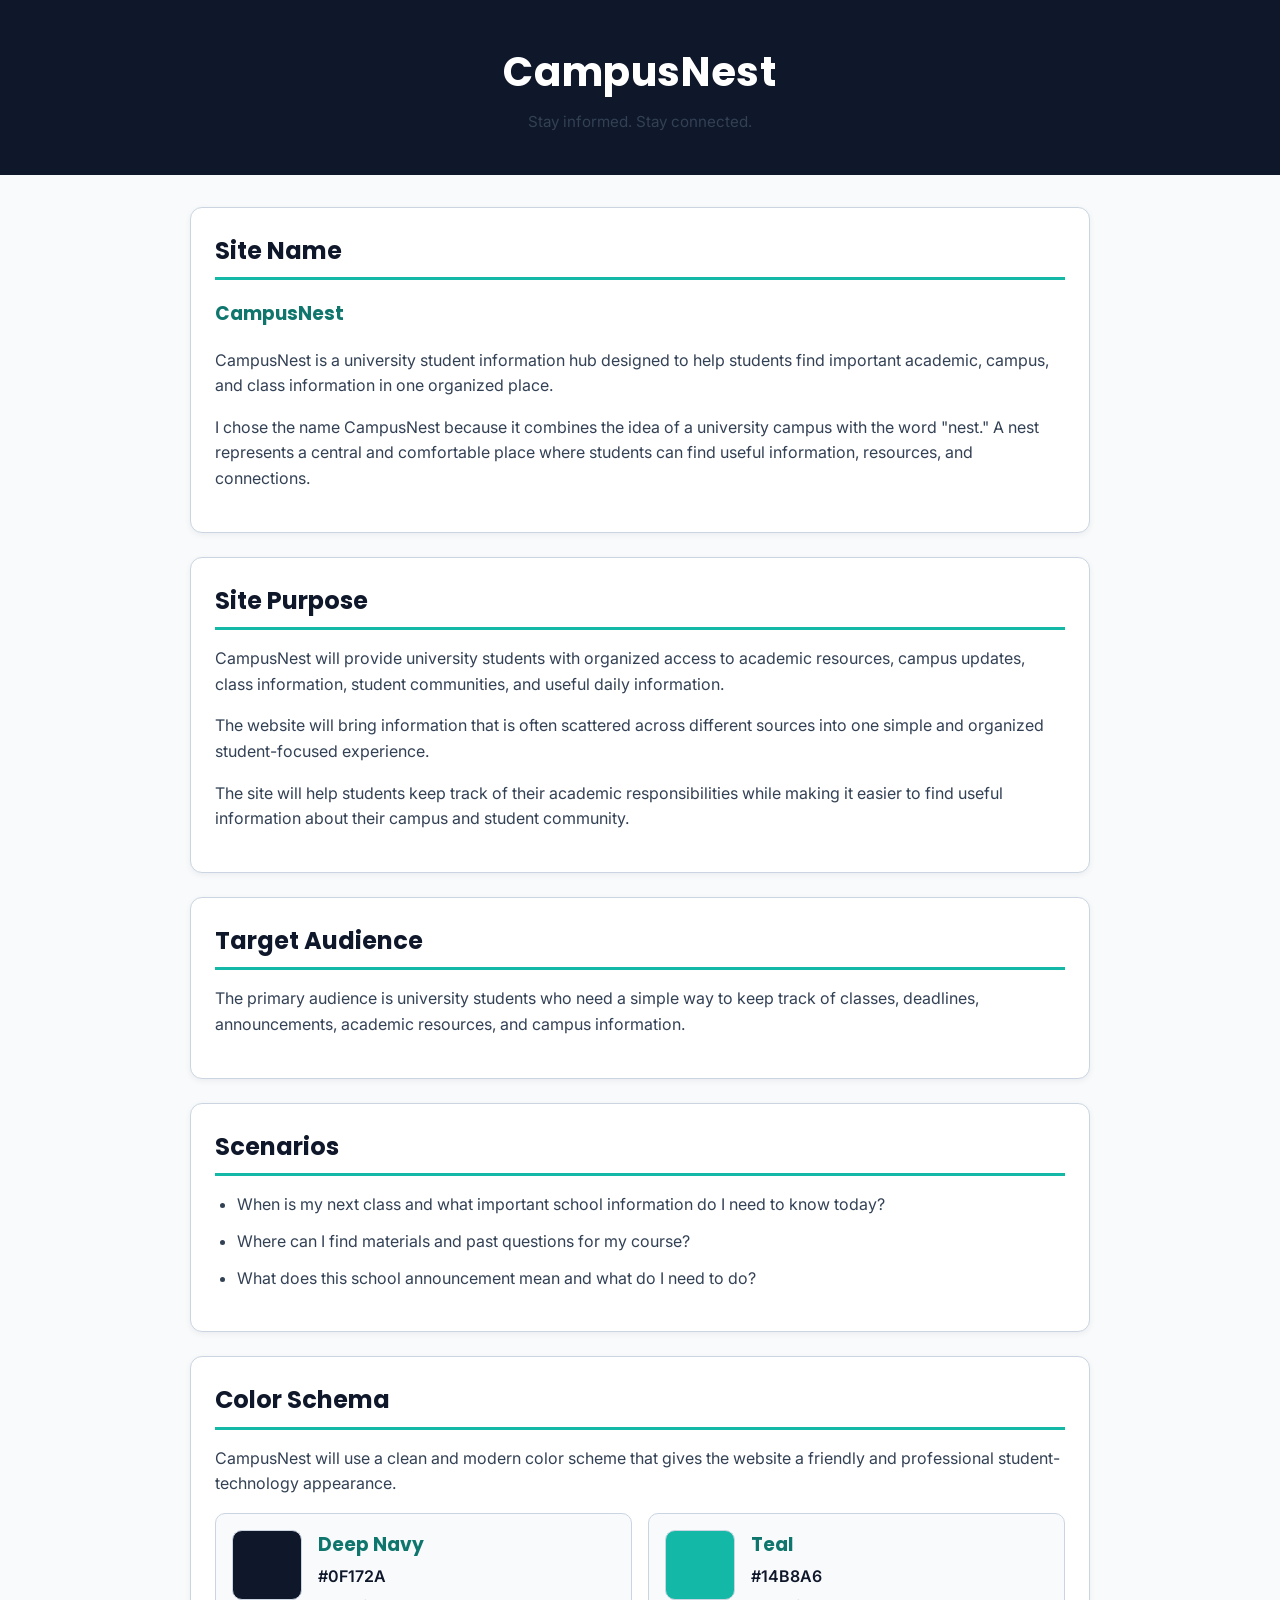
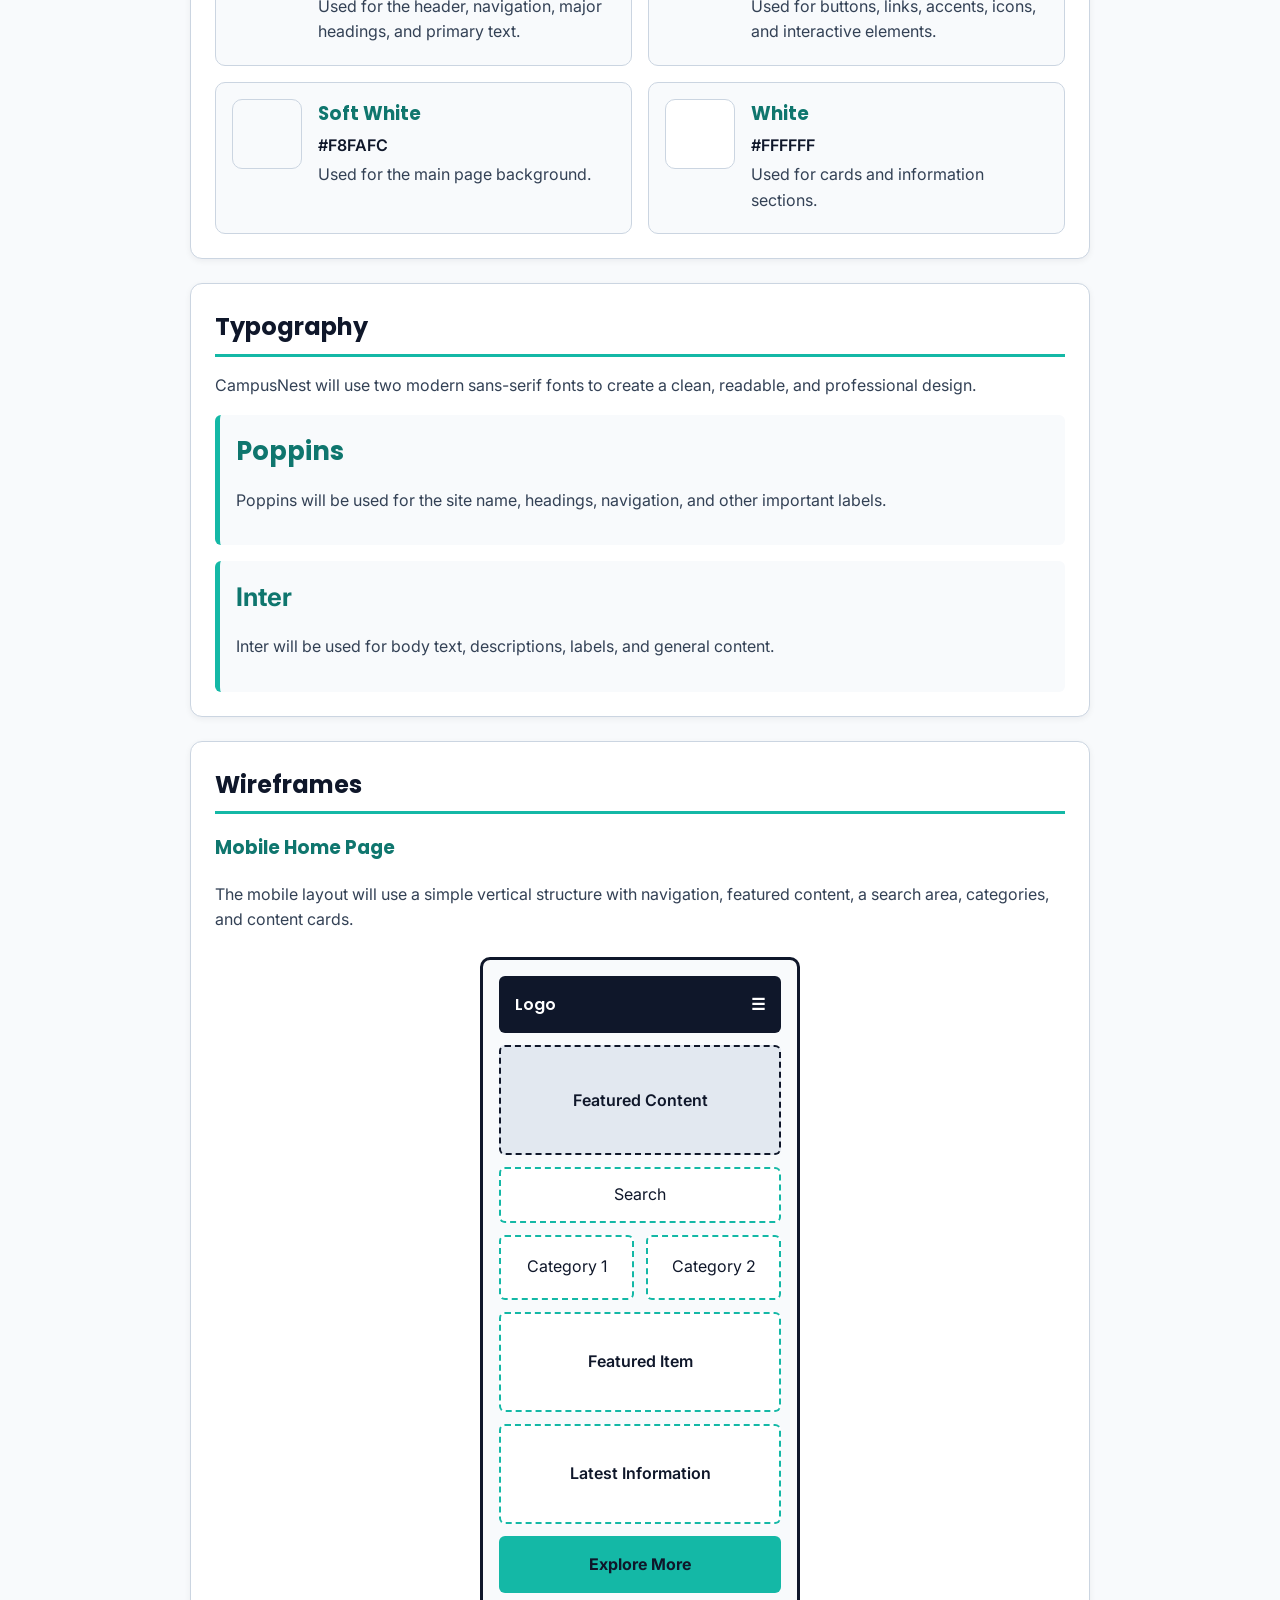
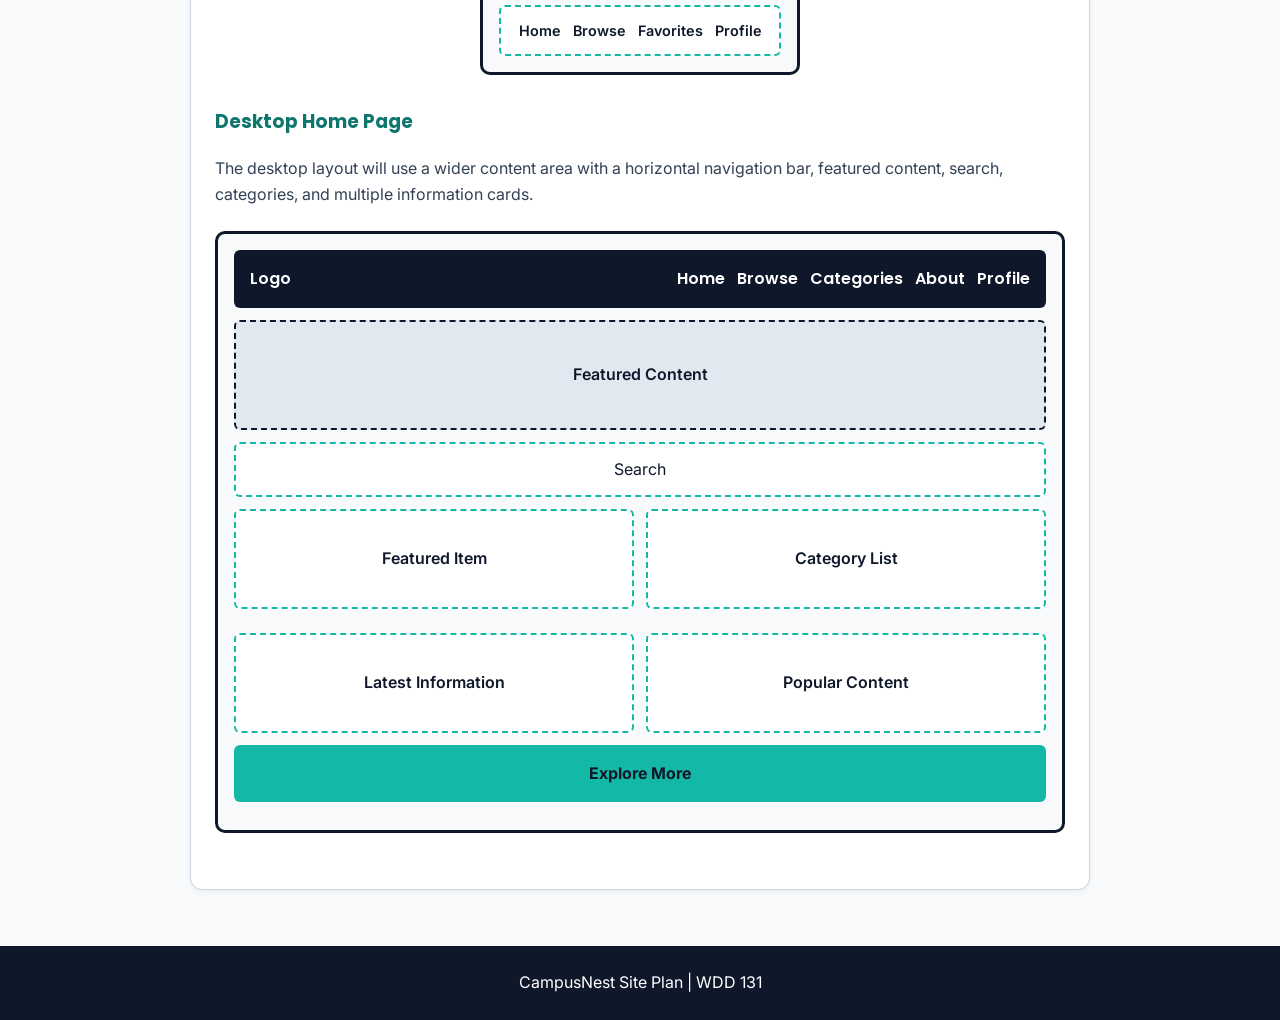
==== project/siteplan.html @ 99e29a9f "Add Week 05 site plan" ====
<!DOCTYPE html>
<html lang="en">

<head>
    <meta charset="UTF-8">
    <meta name="viewport" content="width=device-width, initial-scale=1.0">

    <title>CampusNest - Site Plan</title>

    <meta name="description" content="Website planning document for CampusNest, a university student information hub.">

    <link rel="preconnect" href="https://fonts.googleapis.com">
    <link rel="preconnect" href="https://fonts.gstatic.com" crossorigin>

    <link
        href="https://fonts.googleapis.com/css2?family=Inter:wght@400;500;600&family=Poppins:wght@600;700&display=swap"
        rel="stylesheet">

    <link rel="stylesheet" href="siteplan.css">
</head>

<body>
    <header>
        <div class="logo">CampusNest</div>
        <p>Stay informed. Stay connected.</p>
    </header>

    <main>
        <!-- Site Name -->
        <section>
            <h2>Site Name</h2>

            <h3>CampusNest</h3>

            <p>
                CampusNest is a university student information hub designed to
                help students find important academic, campus, and class
                information in one organized place.
            </p>

            <p>
                I chose the name CampusNest because it combines the idea of a
                university campus with the word "nest." A nest represents a
                central and comfortable place where students can find useful
                information, resources, and connections.
            </p>
        </section>

        <!-- Site Purpose -->
        <section>
            <h2>Site Purpose</h2>

            <p>
                CampusNest will provide university students with organized
                access to academic resources, campus updates, class
                information, student communities, and useful daily
                information.
            </p>

            <p>
                The website will bring information that is often scattered
                across different sources into one simple and organized
                student-focused experience.
            </p>

            <p>
                The site will help students keep track of their academic
                responsibilities while making it easier to find useful
                information about their campus and student community.
            </p>
        </section>

        <!-- Target Audience -->
        <section>
            <h2>Target Audience</h2>

            <p>
                The primary audience is university students who need a simple
                way to keep track of classes, deadlines, announcements,
                academic resources, and campus information.
            </p>
        </section>

        <!-- Scenarios -->
        <section>
            <h2>Scenarios</h2>

            <ul>
                <li>
                    When is my next class and what important school information
                    do I need to know today?
                </li>

                <li>
                    Where can I find materials and past questions for my course?
                </li>

                <li>
                    What does this school announcement mean and what do I need
                    to do?
                </li>
            </ul>
        </section>

        <!-- Color Schema -->
        <section>
            <h2>Color Schema</h2>

            <p>
                CampusNest will use a clean and modern color scheme that gives
                the website a friendly and professional student-technology
                appearance.
            </p>

            <div class="color-grid">

                <div class="color-card">
                    <div class="color-swatch navy"></div>

                    <div>
                        <h3>Deep Navy</h3>
                        <p class="hex">#0F172A</p>
                        <p>
                            Used for the header, navigation, major headings,
                            and primary text.
                        </p>
                    </div>
                </div>

                <div class="color-card">
                    <div class="color-swatch teal"></div>

                    <div>
                        <h3>Teal</h3>
                        <p class="hex">#14B8A6</p>
                        <p>
                            Used for buttons, links, accents, icons, and
                            interactive elements.
                        </p>
                    </div>
                </div>

                <div class="color-card">
                    <div class="color-swatch soft-white"></div>

                    <div>
                        <h3>Soft White</h3>
                        <p class="hex">#F8FAFC</p>
                        <p>
                            Used for the main page background.
                        </p>
                    </div>
                </div>

                <div class="color-card">
                    <div class="color-swatch white"></div>

                    <div>
                        <h3>White</h3>
                        <p class="hex">#FFFFFF</p>
                        <p>
                            Used for cards and information sections.
                        </p>
                    </div>
                </div>

            </div>
        </section>

        <!-- Typography -->
        <section>
            <h2>Typography</h2>

            <p>
                CampusNest will use two modern sans-serif fonts to create a
                clean, readable, and professional design.
            </p>

            <div class="font-card">
                <h3 class="poppins">Poppins</h3>

                <p>
                    Poppins will be used for the site name, headings,
                    navigation, and other important labels.
                </p>
            </div>

            <div class="font-card">
                <h3 class="inter">Inter</h3>

                <p>
                    Inter will be used for body text, descriptions, labels,
                    and general content.
                </p>
            </div>
        </section>

        <!-- Wireframes -->
        <section>
            <h2>Wireframes</h2>

            <h3>Mobile Home Page</h3>

            <p>
                The mobile layout will use a simple vertical structure with
                navigation, featured content, a search area, categories, and
                content cards.
            </p>

            <div class="wireframe mobile-wireframe" aria-label="Mobile home page wireframe">
                <div class="wire-header">
                    <span>Logo</span>
                    <span>☰</span>
                </div>

                <div class="wire-hero">
                    Featured Content
                </div>

                <div class="wire-search">
                    Search
                </div>

                <div class="wire-category-row">
                    <div>Category 1</div>
                    <div>Category 2</div>
                </div>

                <div class="wire-content">
                    Featured Item
                </div>

                <div class="wire-content">
                    Latest Information
                </div>

                <div class="wire-button">
                    Explore More
                </div>

                <div class="wire-footer-nav">
                    Home &nbsp; Browse &nbsp; Favorites &nbsp; Profile
                </div>
            </div>

            <h3>Desktop Home Page</h3>

            <p>
                The desktop layout will use a wider content area with a
                horizontal navigation bar, featured content, search,
                categories, and multiple information cards.
            </p>

            <div class="wireframe desktop-wireframe" aria-label="Desktop home page wireframe">
                <div class="wire-header">
                    <span>Logo</span>

                    <span>
                        Home &nbsp; Browse &nbsp; Categories &nbsp; About &nbsp; Profile
                    </span>
                </div>

                <div class="wire-hero">
                    Featured Content
                </div>

                <div class="wire-search">
                    Search
                </div>

                <div class="desktop-card-grid">
                    <div class="wire-content">
                        Featured Item
                    </div>

                    <div class="wire-content">
                        Category List
                    </div>

                    <div class="wire-content">
                        Latest Information
                    </div>

                    <div class="wire-content">
                        Popular Content
                    </div>
                </div>

                <div class="wire-button">
                    Explore More
                </div>
            </div>
        </section>
    </main>

    <footer>
        <p>CampusNest Site Plan | WDD 131</p>
    </footer>
</body>

</html>
---- project/siteplan.css ----
:root {
    --navy: #0f172a;
    --teal: #14b8a6;
    --teal-dark: #0f766e;
    --soft-white: #f8fafc;
    --white: #ffffff;
    --border: #cbd5e1;
    --text: #334155;
}

* {
    box-sizing: border-box;
}

body {
    margin: 0;
    background-color: var(--soft-white);
    color: var(--navy);
    font-family: "Inter", Arial, sans-serif;
    line-height: 1.6;
}

header {
    background-color: var(--navy);
    color: var(--white);
    text-align: center;
    padding: 2.5rem 1rem;
}

.logo {
    margin-bottom: 0.4rem;
    font-family: "Poppins", Arial, sans-serif;
    font-size: 2.5rem;
    font-weight: 700;
    letter-spacing: 0.04rem;
}

header p {
    margin: 0;
    font-size: 0.95rem;
}

main {
    width: min(900px, 92%);
    margin: 0 auto;
    padding: 2rem 0;
}

section {
    margin-bottom: 1.5rem;
    padding: 1.5rem;
    background-color: var(--white);
    border: 1px solid var(--border);
    border-radius: 12px;
    box-shadow: 0 2px 6px rgba(15, 23, 42, 0.06);
}

h2,
h3 {
    font-family: "Poppins", Arial, sans-serif;
}

h2 {
    margin-top: 0;
    margin-bottom: 1rem;
    padding-bottom: 0.45rem;
    border-bottom: 3px solid var(--teal);
    color: var(--navy);
}

h3 {
    color: var(--teal-dark);
}

p {
    color: var(--text);
}

ul {
    padding-left: 1.4rem;
}

li {
    margin-bottom: 0.7rem;
    color: var(--text);
}

/* Color Schema */

.color-grid {
    display: grid;
    grid-template-columns: repeat(2, 1fr);
    gap: 1rem;
    margin-top: 1rem;
}

.color-card {
    display: flex;
    gap: 1rem;
    padding: 1rem;
    background-color: var(--soft-white);
    border: 1px solid var(--border);
    border-radius: 10px;
}

.color-card h3 {
    margin-top: 0;
    margin-bottom: 0.15rem;
}

.color-card p {
    margin: 0.25rem 0;
}

.color-swatch {
    width: 70px;
    height: 70px;
    flex-shrink: 0;
    border: 1px solid var(--border);
    border-radius: 10px;
}

.navy {
    background-color: #0f172a;
}

.teal {
    background-color: #14b8a6;
}

.soft-white {
    background-color: #f8fafc;
}

.white {
    background-color: #ffffff;
}

.hex {
    font-weight: 600;
    color: var(--navy);
}

/* Typography */

.font-card {
    margin-top: 1rem;
    padding: 1rem;
    background-color: var(--soft-white);
    border-left: 5px solid var(--teal);
    border-radius: 6px;
}

.font-card h3 {
    margin-top: 0;
    margin-bottom: 0.4rem;
}

.poppins {
    font-family: "Poppins", Arial, sans-serif;
    font-size: 1.6rem;
}

.inter {
    font-family: "Inter", Arial, sans-serif;
    font-size: 1.6rem;
}

/* Wireframes */

.wireframe {
    margin: 1.5rem auto 2rem;
    padding: 1rem;
    background-color: var(--soft-white);
    border: 3px solid var(--navy);
    border-radius: 10px;
}

.mobile-wireframe {
    width: min(320px, 100%);
}

.desktop-wireframe {
    width: 100%;
}

.wire-header {
    min-height: 55px;
    display: flex;
    align-items: center;
    justify-content: space-between;
    gap: 1rem;
    padding: 1rem;
    margin-bottom: 0.75rem;
    background-color: var(--navy);
    color: var(--white);
    border-radius: 6px;
    font-family: "Poppins", Arial, sans-serif;
    font-weight: 600;
}

.wire-hero {
    min-height: 110px;
    display: flex;
    align-items: center;
    justify-content: center;
    margin-bottom: 0.75rem;
    padding: 1rem;
    background-color: #e2e8f0;
    border: 2px dashed var(--navy);
    border-radius: 6px;
    text-align: center;
    font-weight: 600;
}

.wire-search {
    min-height: 50px;
    display: flex;
    align-items: center;
    justify-content: center;
    margin-bottom: 0.75rem;
    padding: 0.8rem;
    background-color: var(--white);
    border: 2px dashed var(--teal);
    border-radius: 6px;
}

.wire-category-row {
    display: grid;
    grid-template-columns: 1fr 1fr;
    gap: 0.75rem;
    margin-bottom: 0.75rem;
}

.wire-category-row div {
    min-height: 65px;
    display: flex;
    align-items: center;
    justify-content: center;
    padding: 0.8rem;
    background-color: var(--white);
    border: 2px dashed var(--teal);
    border-radius: 6px;
    text-align: center;
}

.wire-content {
    min-height: 100px;
    display: flex;
    align-items: center;
    justify-content: center;
    margin-bottom: 0.75rem;
    padding: 1rem;
    background-color: var(--white);
    border: 2px dashed var(--teal);
    border-radius: 6px;
    text-align: center;
    font-weight: 600;
}

.wire-button {
    min-height: 55px;
    display: flex;
    align-items: center;
    justify-content: center;
    margin-bottom: 0.75rem;
    padding: 1rem;
    background-color: var(--teal);
    color: var(--navy);
    border-radius: 6px;
    text-align: center;
    font-weight: 700;
}

.wire-footer-nav {
    min-height: 50px;
    display: flex;
    align-items: center;
    justify-content: center;
    padding: 0.75rem;
    background-color: var(--white);
    border: 2px dashed var(--teal);
    border-radius: 6px;
    text-align: center;
    font-size: 0.9rem;
    font-weight: 600;
}

.desktop-card-grid {
    display: grid;
    grid-template-columns: repeat(2, 1fr);
    gap: 0.75rem;
}

/* Footer */

footer {
    padding: 1.5rem 1rem;
    background-color: var(--navy);
    color: var(--white);
    text-align: center;
}

footer p {
    margin: 0;
    color: var(--white);
}

/* Responsive Design */

@media screen and (max-width: 650px) {
    main {
        width: 94%;
    }

    section {
        padding: 1.25rem;
    }

    .logo {
        font-size: 2rem;
    }

    .color-grid {
        grid-template-columns: 1fr;
    }

    .desktop-card-grid {
        grid-template-columns: 1fr;
    }
}

@media screen and (max-width: 400px) {
    .wire-category-row {
        grid-template-columns: 1fr;
    }

    .wire-footer-nav {
        font-size: 0.78rem;
    }
}
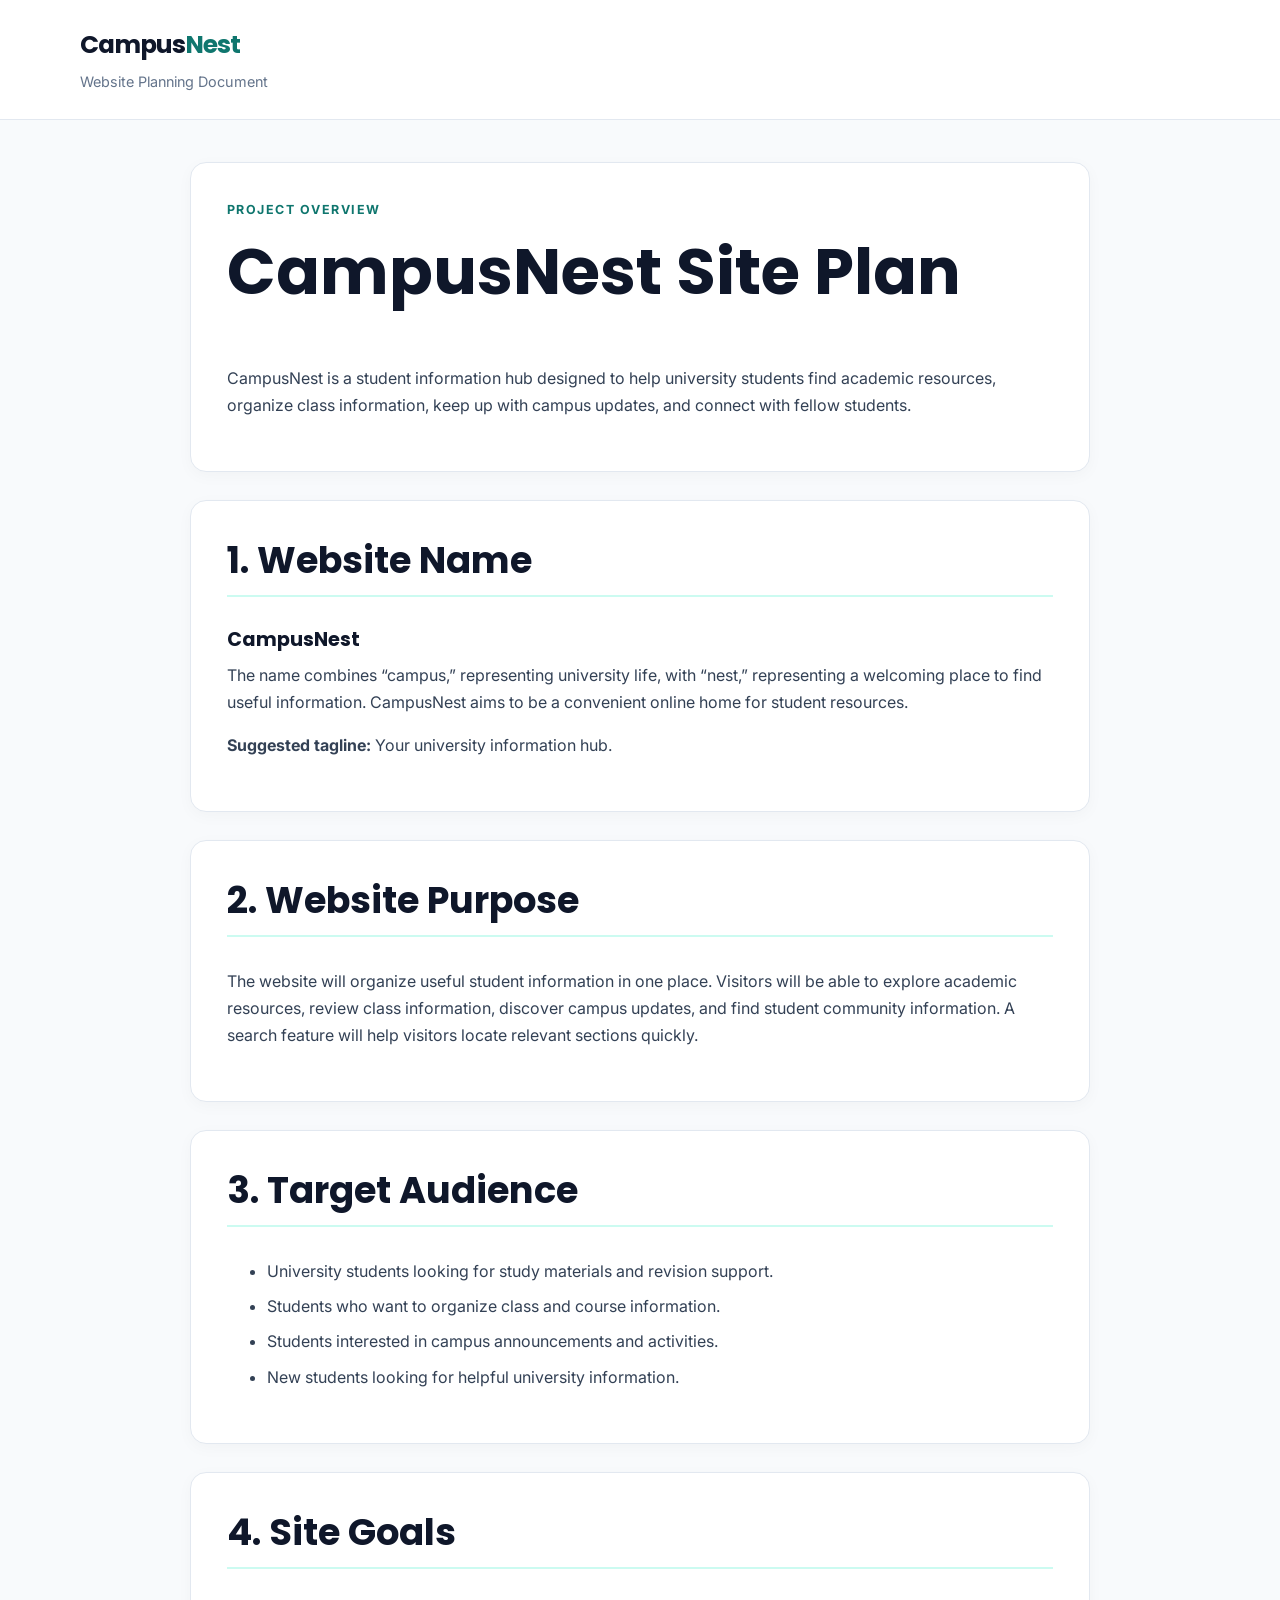
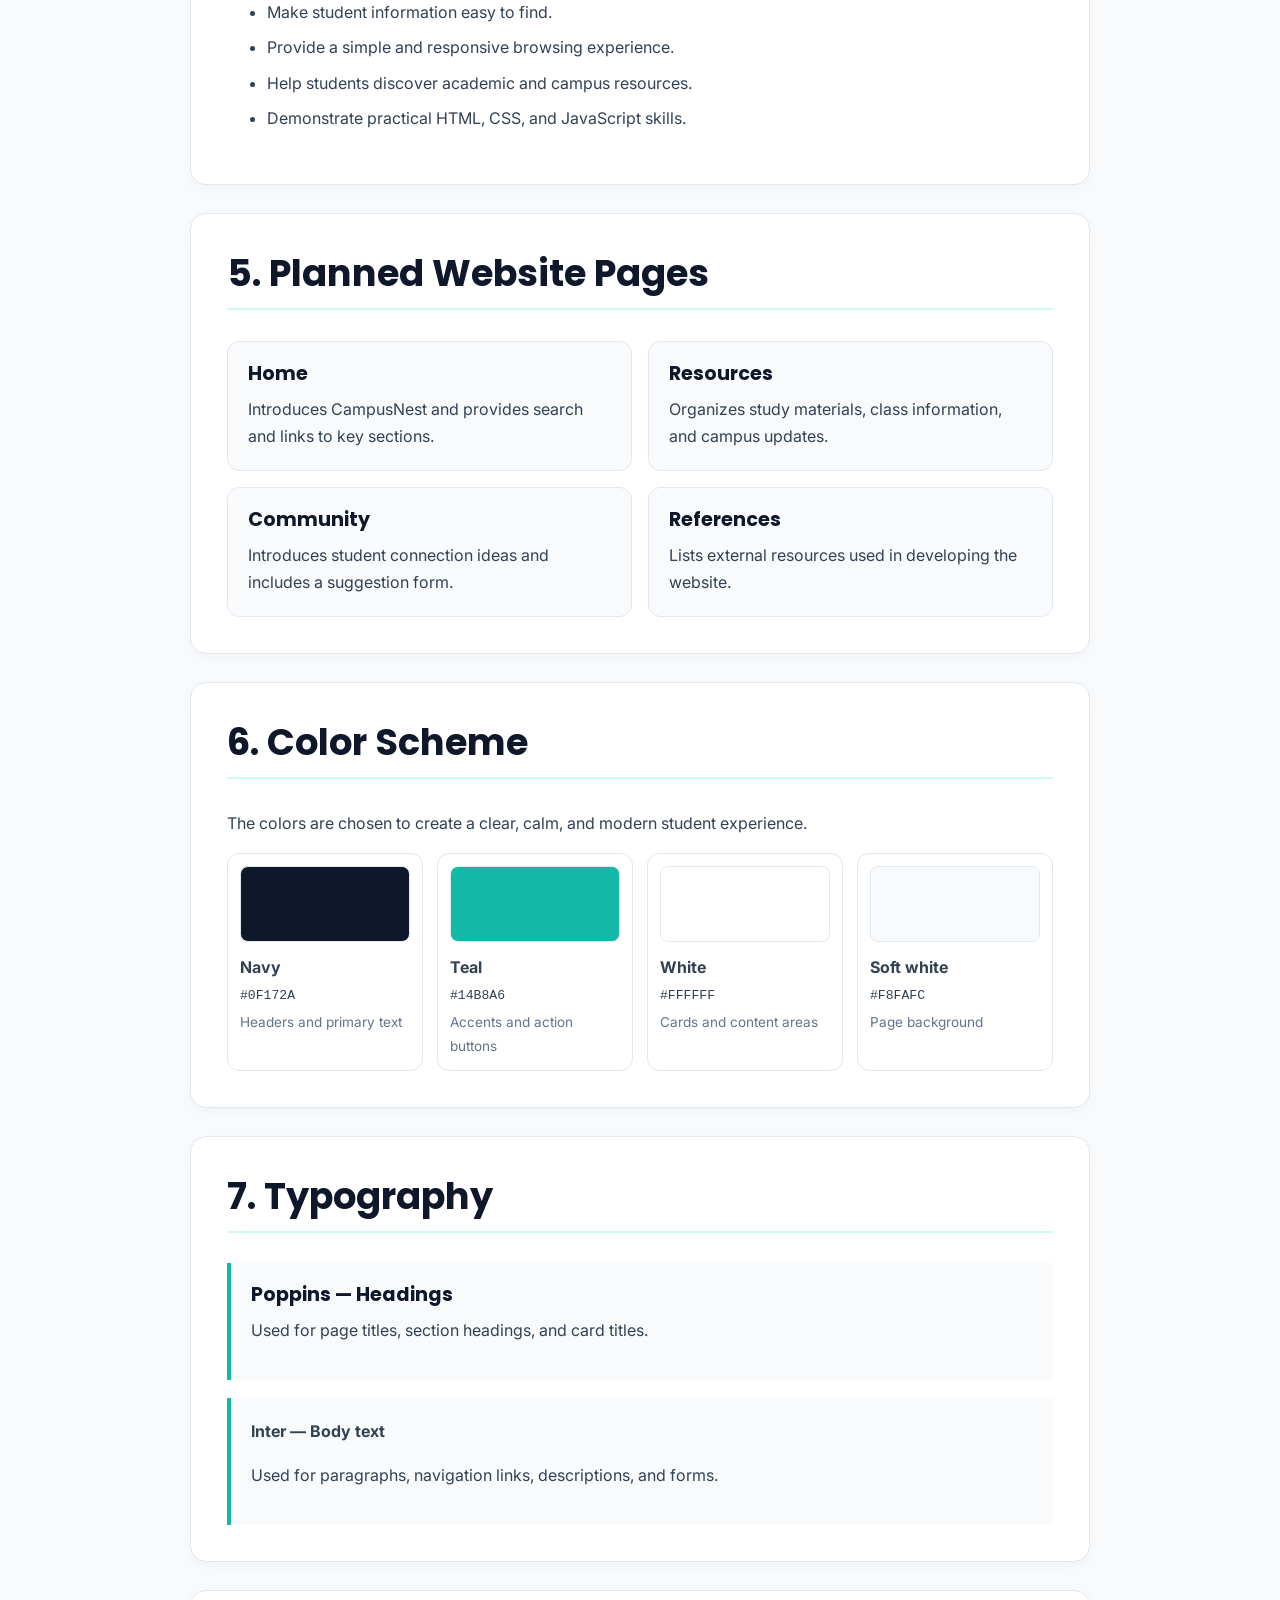
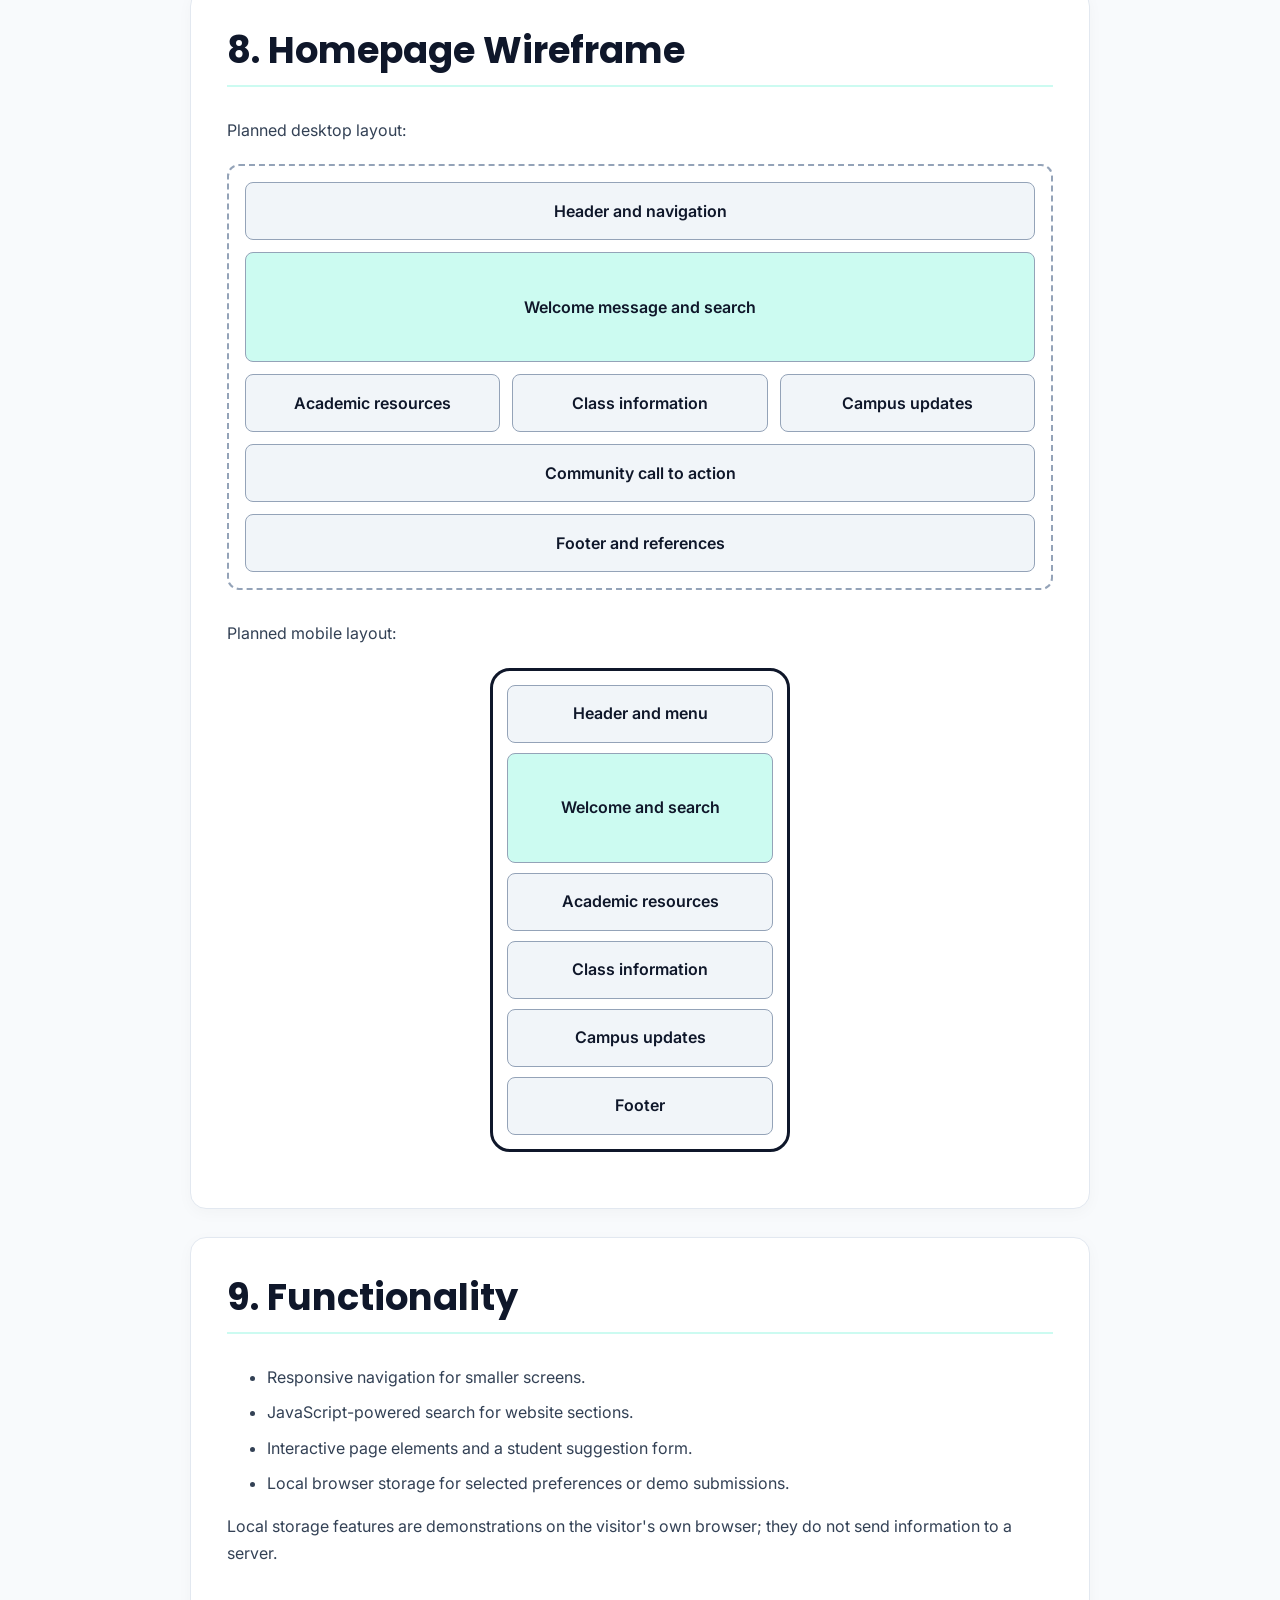
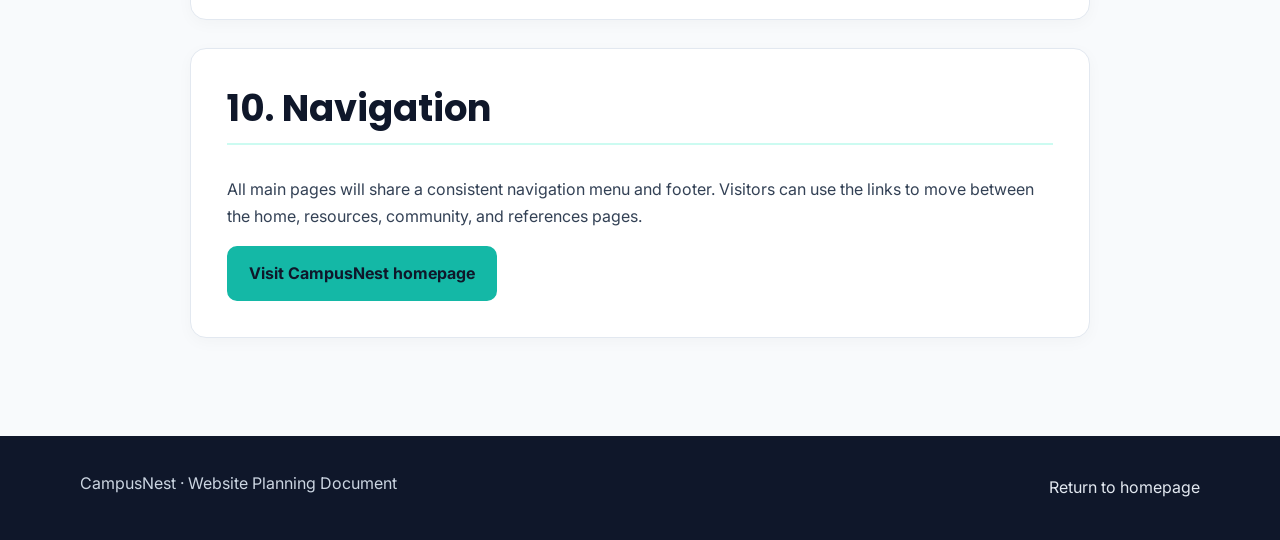
==== commit a9e6cc21: "Add CampusNest website pages" ====
--- a/project/siteplan.html
+++ b/project/siteplan.html
@@ -4,297 +4,201 @@
 <head>
     <meta charset="UTF-8">
     <meta name="viewport" content="width=device-width, initial-scale=1.0">
-
-    <title>CampusNest - Site Plan</title>
-
-    <meta name="description" content="Website planning document for CampusNest, a university student information hub.">
-
+    <meta name="description"
+        content="The CampusNest website plan, including its purpose, audience, design choices, and page layouts.">
+    <meta name="author" content="CampusNest">
+    <title>CampusNest | Site Plan</title>
+    <link rel="stylesheet" href="styles/site.css">
     <link rel="preconnect" href="https://fonts.googleapis.com">
     <link rel="preconnect" href="https://fonts.gstatic.com" crossorigin>
-
     <link
-        href="https://fonts.googleapis.com/css2?family=Inter:wght@400;500;600&family=Poppins:wght@600;700&display=swap"
+        href="https://fonts.googleapis.com/css2?family=Inter:wght@400;500;600;700&family=Poppins:wght@500;600;700&display=swap"
         rel="stylesheet">
-
-    <link rel="stylesheet" href="siteplan.css">
 </head>
 
-<body>
-    <header>
-        <div class="logo">CampusNest</div>
-        <p>Stay informed. Stay connected.</p>
+<body class="site-plan">
+    <header class="plan-header">
+        <div class="container">
+            <a class="logo" href="index.html">Campus<span>Nest</span></a>
+            <p class="plan-subtitle">Website Planning Document</p>
+        </div>
     </header>
 
-    <main>
-        <!-- Site Name -->
-        <section>
-            <h2>Site Name</h2>
-
+    <main class="container plan-main">
+        <section class="plan-section">
+            <p class="eyebrow">PROJECT OVERVIEW</p>
+            <h1>CampusNest Site Plan</h1>
+            <p>
+                CampusNest is a student information hub designed to help university
+                students find academic resources, organize class information, keep up
+                with campus updates, and connect with fellow students.
+            </p>
+        </section>
+
+        <section class="plan-section">
+            <h2>1. Website Name</h2>
             <h3>CampusNest</h3>
-
-            <p>
-                CampusNest is a university student information hub designed to
-                help students find important academic, campus, and class
-                information in one organized place.
-            </p>
-
-            <p>
-                I chose the name CampusNest because it combines the idea of a
-                university campus with the word "nest." A nest represents a
-                central and comfortable place where students can find useful
-                information, resources, and connections.
-            </p>
-        </section>
-
-        <!-- Site Purpose -->
-        <section>
-            <h2>Site Purpose</h2>
-
-            <p>
-                CampusNest will provide university students with organized
-                access to academic resources, campus updates, class
-                information, student communities, and useful daily
-                information.
-            </p>
-
-            <p>
-                The website will bring information that is often scattered
-                across different sources into one simple and organized
-                student-focused experience.
-            </p>
-
-            <p>
-                The site will help students keep track of their academic
-                responsibilities while making it easier to find useful
-                information about their campus and student community.
-            </p>
-        </section>
-
-        <!-- Target Audience -->
-        <section>
-            <h2>Target Audience</h2>
-
-            <p>
-                The primary audience is university students who need a simple
-                way to keep track of classes, deadlines, announcements,
-                academic resources, and campus information.
-            </p>
-        </section>
-
-        <!-- Scenarios -->
-        <section>
-            <h2>Scenarios</h2>
-
+            <p>
+                The name combines “campus,” representing university life, with “nest,”
+                representing a welcoming place to find useful information. CampusNest
+                aims to be a convenient online home for student resources.
+            </p>
+            <p><strong>Suggested tagline:</strong> Your university information hub.</p>
+        </section>
+
+        <section class="plan-section">
+            <h2>2. Website Purpose</h2>
+            <p>
+                The website will organize useful student information in one place.
+                Visitors will be able to explore academic resources, review class
+                information, discover campus updates, and find student community
+                information. A search feature will help visitors locate relevant
+                sections quickly.
+            </p>
+        </section>
+
+        <section class="plan-section">
+            <h2>3. Target Audience</h2>
             <ul>
-                <li>
-                    When is my next class and what important school information
-                    do I need to know today?
-                </li>
-
-                <li>
-                    Where can I find materials and past questions for my course?
-                </li>
-
-                <li>
-                    What does this school announcement mean and what do I need
-                    to do?
-                </li>
+                <li>University students looking for study materials and revision support.</li>
+                <li>Students who want to organize class and course information.</li>
+                <li>Students interested in campus announcements and activities.</li>
+                <li>New students looking for helpful university information.</li>
             </ul>
         </section>
 
-        <!-- Color Schema -->
-        <section>
-            <h2>Color Schema</h2>
-
-            <p>
-                CampusNest will use a clean and modern color scheme that gives
-                the website a friendly and professional student-technology
-                appearance.
-            </p>
+        <section class="plan-section">
+            <h2>4. Site Goals</h2>
+            <ul>
+                <li>Make student information easy to find.</li>
+                <li>Provide a simple and responsive browsing experience.</li>
+                <li>Help students discover academic and campus resources.</li>
+                <li>Demonstrate practical HTML, CSS, and JavaScript skills.</li>
+            </ul>
+        </section>
+
+        <section class="plan-section">
+            <h2>5. Planned Website Pages</h2>
+            <div class="plan-card-grid">
+                <article class="plan-card">
+                    <h3>Home</h3>
+                    <p>Introduces CampusNest and provides search and links to key sections.</p>
+                </article>
+                <article class="plan-card">
+                    <h3>Resources</h3>
+                    <p>Organizes study materials, class information, and campus updates.</p>
+                </article>
+                <article class="plan-card">
+                    <h3>Community</h3>
+                    <p>Introduces student connection ideas and includes a suggestion form.</p>
+                </article>
+                <article class="plan-card">
+                    <h3>References</h3>
+                    <p>Lists external resources used in developing the website.</p>
+                </article>
+            </div>
+        </section>
+
+        <section class="plan-section">
+            <h2>6. Color Scheme</h2>
+            <p>The colors are chosen to create a clear, calm, and modern student experience.</p>
 
             <div class="color-grid">
-
-                <div class="color-card">
-                    <div class="color-swatch navy"></div>
-
-                    <div>
-                        <h3>Deep Navy</h3>
-                        <p class="hex">#0F172A</p>
-                        <p>
-                            Used for the header, navigation, major headings,
-                            and primary text.
-                        </p>
-                    </div>
-                </div>
-
-                <div class="color-card">
-                    <div class="color-swatch teal"></div>
-
-                    <div>
-                        <h3>Teal</h3>
-                        <p class="hex">#14B8A6</p>
-                        <p>
-                            Used for buttons, links, accents, icons, and
-                            interactive elements.
-                        </p>
-                    </div>
-                </div>
-
-                <div class="color-card">
-                    <div class="color-swatch soft-white"></div>
-
-                    <div>
-                        <h3>Soft White</h3>
-                        <p class="hex">#F8FAFC</p>
-                        <p>
-                            Used for the main page background.
-                        </p>
-                    </div>
-                </div>
-
-                <div class="color-card">
-                    <div class="color-swatch white"></div>
-
-                    <div>
-                        <h3>White</h3>
-                        <p class="hex">#FFFFFF</p>
-                        <p>
-                            Used for cards and information sections.
-                        </p>
-                    </div>
-                </div>
-
-            </div>
-        </section>
-
-        <!-- Typography -->
-        <section>
-            <h2>Typography</h2>
-
-            <p>
-                CampusNest will use two modern sans-serif fonts to create a
-                clean, readable, and professional design.
-            </p>
-
-            <div class="font-card">
-                <h3 class="poppins">Poppins</h3>
-
-                <p>
-                    Poppins will be used for the site name, headings,
-                    navigation, and other important labels.
-                </p>
-            </div>
-
-            <div class="font-card">
-                <h3 class="inter">Inter</h3>
-
-                <p>
-                    Inter will be used for body text, descriptions, labels,
-                    and general content.
-                </p>
-            </div>
-        </section>
-
-        <!-- Wireframes -->
-        <section>
-            <h2>Wireframes</h2>
-
-            <h3>Mobile Home Page</h3>
-
-            <p>
-                The mobile layout will use a simple vertical structure with
-                navigation, featured content, a search area, categories, and
-                content cards.
-            </p>
-
-            <div class="wireframe mobile-wireframe" aria-label="Mobile home page wireframe">
-                <div class="wire-header">
-                    <span>Logo</span>
-                    <span>☰</span>
-                </div>
-
-                <div class="wire-hero">
-                    Featured Content
-                </div>
-
-                <div class="wire-search">
-                    Search
-                </div>
-
-                <div class="wire-category-row">
-                    <div>Category 1</div>
-                    <div>Category 2</div>
-                </div>
-
-                <div class="wire-content">
-                    Featured Item
-                </div>
-
-                <div class="wire-content">
-                    Latest Information
-                </div>
-
-                <div class="wire-button">
-                    Explore More
-                </div>
-
-                <div class="wire-footer-nav">
-                    Home &nbsp; Browse &nbsp; Favorites &nbsp; Profile
-                </div>
-            </div>
-
-            <h3>Desktop Home Page</h3>
-
-            <p>
-                The desktop layout will use a wider content area with a
-                horizontal navigation bar, featured content, search,
-                categories, and multiple information cards.
-            </p>
-
-            <div class="wireframe desktop-wireframe" aria-label="Desktop home page wireframe">
-                <div class="wire-header">
-                    <span>Logo</span>
-
-                    <span>
-                        Home &nbsp; Browse &nbsp; Categories &nbsp; About &nbsp; Profile
-                    </span>
-                </div>
-
-                <div class="wire-hero">
-                    Featured Content
-                </div>
-
-                <div class="wire-search">
-                    Search
-                </div>
-
-                <div class="desktop-card-grid">
-                    <div class="wire-content">
-                        Featured Item
-                    </div>
-
-                    <div class="wire-content">
-                        Category List
-                    </div>
-
-                    <div class="wire-content">
-                        Latest Information
-                    </div>
-
-                    <div class="wire-content">
-                        Popular Content
-                    </div>
-                </div>
-
-                <div class="wire-button">
-                    Explore More
-                </div>
-            </div>
+                <div class="color-item">
+                    <div class="color-swatch swatch-navy"></div>
+                    <strong>Navy</strong>
+                    <code>#0F172A</code>
+                    <p>Headers and primary text</p>
+                </div>
+                <div class="color-item">
+                    <div class="color-swatch swatch-teal"></div>
+                    <strong>Teal</strong>
+                    <code>#14B8A6</code>
+                    <p>Accents and action buttons</p>
+                </div>
+                <div class="color-item">
+                    <div class="color-swatch swatch-white"></div>
+                    <strong>White</strong>
+                    <code>#FFFFFF</code>
+                    <p>Cards and content areas</p>
+                </div>
+                <div class="color-item">
+                    <div class="color-swatch swatch-background"></div>
+                    <strong>Soft white</strong>
+                    <code>#F8FAFC</code>
+                    <p>Page background</p>
+                </div>
+            </div>
+        </section>
+
+        <section class="plan-section">
+            <h2>7. Typography</h2>
+            <div class="type-sample">
+                <h3 class="sample-heading">Poppins — Headings</h3>
+                <p>Used for page titles, section headings, and card titles.</p>
+            </div>
+            <div class="type-sample">
+                <p class="sample-body">Inter — Body text</p>
+                <p>Used for paragraphs, navigation links, descriptions, and forms.</p>
+            </div>
+        </section>
+
+        <section class="plan-section">
+            <h2>8. Homepage Wireframe</h2>
+            <p>Planned desktop layout:</p>
+            <div class="wireframe">
+                <div class="wireframe-block">Header and navigation</div>
+                <div class="wireframe-block wireframe-hero">Welcome message and search</div>
+                <div class="wireframe-row">
+                    <div class="wireframe-block">Academic resources</div>
+                    <div class="wireframe-block">Class information</div>
+                    <div class="wireframe-block">Campus updates</div>
+                </div>
+                <div class="wireframe-block">Community call to action</div>
+                <div class="wireframe-block">Footer and references</div>
+            </div>
+
+            <p>Planned mobile layout:</p>
+            <div class="mobile-wireframe">
+                <div class="wireframe-block">Header and menu</div>
+                <div class="wireframe-block wireframe-hero">Welcome and search</div>
+                <div class="wireframe-block">Academic resources</div>
+                <div class="wireframe-block">Class information</div>
+                <div class="wireframe-block">Campus updates</div>
+                <div class="wireframe-block">Footer</div>
+            </div>
+        </section>
+
+        <section class="plan-section">
+            <h2>9. Functionality</h2>
+            <ul>
+                <li>Responsive navigation for smaller screens.</li>
+                <li>JavaScript-powered search for website sections.</li>
+                <li>Interactive page elements and a student suggestion form.</li>
+                <li>Local browser storage for selected preferences or demo submissions.</li>
+            </ul>
+            <p>
+                Local storage features are demonstrations on the visitor's own browser;
+                they do not send information to a server.
+            </p>
+        </section>
+
+        <section class="plan-section">
+            <h2>10. Navigation</h2>
+            <p>
+                All main pages will share a consistent navigation menu and footer.
+                Visitors can use the links to move between the home, resources,
+                community, and references pages.
+            </p>
+            <a class="button" href="index.html">Visit CampusNest homepage</a>
         </section>
     </main>
 
-    <footer>
-        <p>CampusNest Site Plan | WDD 131</p>
+    <footer class="site-footer">
+        <div class="container footer-inner">
+            <p>CampusNest · Website Planning Document</p>
+            <a href="index.html">Return to homepage</a>
+        </div>
     </footer>
 </body>
 
--- a/project/styles/site.css
+++ b/project/styles/site.css
@@ -0,0 +1,777 @@
+/* =========================================
+   CAMPUSNEST SHARED DESIGN
+   ========================================= */
+
+:root {
+    --navy: #0F172A;
+    --teal: #14B8A6;
+    --teal-dark: #0F766E;
+    --white: #FFFFFF;
+    --background: #F8FAFC;
+    --text: #334155;
+    --muted: #64748B;
+    --border: #E2E8F0;
+    --shadow: 0 12px 30px rgba(15, 23, 42, 0.08);
+    --radius: 16px;
+}
+
+* {
+    box-sizing: border-box;
+}
+
+html {
+    scroll-behavior: smooth;
+    scroll-padding-top: 90px;
+}
+
+body {
+    margin: 0;
+    background: var(--background);
+    color: var(--text);
+    font-family: "Inter", Arial, sans-serif;
+    font-size: 1rem;
+    line-height: 1.7;
+}
+
+h1,
+h2,
+h3,
+h4 {
+    margin-top: 0;
+    color: var(--navy);
+    font-family: "Poppins", Arial, sans-serif;
+    line-height: 1.25;
+}
+
+h1 {
+    font-size: clamp(2.2rem, 5vw, 4rem);
+}
+
+h2 {
+    font-size: clamp(1.6rem, 3vw, 2.3rem);
+}
+
+h3 {
+    font-size: 1.2rem;
+}
+
+p {
+    margin-top: 0;
+}
+
+a {
+    color: var(--teal-dark);
+    text-decoration: none;
+}
+
+a:hover {
+    text-decoration: underline;
+}
+
+a:focus-visible,
+button:focus-visible,
+input:focus-visible,
+textarea:focus-visible,
+select:focus-visible {
+    outline: 3px solid var(--teal);
+    outline-offset: 3px;
+}
+
+img {
+    display: block;
+    max-width: 100%;
+}
+
+.container {
+    width: min(1120px, calc(100% - 40px));
+    margin-inline: auto;
+}
+
+.eyebrow {
+    margin-bottom: 12px;
+    color: var(--teal-dark);
+    font-size: 0.78rem;
+    font-weight: 700;
+    letter-spacing: 0.12em;
+}
+
+.logo {
+    color: var(--navy);
+    font-family: "Poppins", Arial, sans-serif;
+    font-size: 1.55rem;
+    font-weight: 700;
+    letter-spacing: -0.04em;
+}
+
+.logo span {
+    color: var(--teal-dark);
+}
+
+.button {
+    display: inline-flex;
+    min-height: 46px;
+    align-items: center;
+    justify-content: center;
+    padding: 12px 20px;
+    border: 2px solid var(--teal);
+    border-radius: 10px;
+    background: var(--teal);
+    color: var(--navy);
+    cursor: pointer;
+    font: inherit;
+    font-weight: 700;
+    text-align: center;
+    transition: background 0.2s ease, transform 0.2s ease;
+}
+
+.button:hover {
+    transform: translateY(-2px);
+    background: #5EEAD4;
+    text-decoration: none;
+}
+
+.button-secondary {
+    border-color: var(--border);
+    background: var(--white);
+    color: var(--navy);
+}
+
+.button-secondary:hover {
+    background: #F1F5F9;
+}
+
+/* =========================================
+   HOMEPAGE HEADER AND NAVIGATION
+   ========================================= */
+
+.site-header {
+    position: sticky;
+    z-index: 10;
+    top: 0;
+    border-bottom: 1px solid var(--border);
+    background: rgba(255, 255, 255, 0.97);
+}
+
+.header-inner {
+    display: flex;
+    min-height: 76px;
+    align-items: center;
+    justify-content: space-between;
+    gap: 24px;
+}
+
+.primary-navigation {
+    display: flex;
+    align-items: center;
+    gap: 28px;
+}
+
+.primary-navigation a {
+    padding: 8px 0;
+    color: var(--text);
+    font-size: 0.94rem;
+    font-weight: 600;
+}
+
+.primary-navigation a:hover,
+.primary-navigation a.active {
+    color: var(--teal-dark);
+}
+
+.menu-toggle {
+    display: none;
+    width: 44px;
+    height: 44px;
+    padding: 10px;
+    border: 1px solid var(--border);
+    border-radius: 8px;
+    background: var(--white);
+    cursor: pointer;
+}
+
+.menu-toggle span {
+    display: block;
+    height: 2px;
+    margin: 5px 0;
+    background: var(--navy);
+}
+
+/* =========================================
+   HOMEPAGE HERO
+   ========================================= */
+
+.hero {
+    overflow: hidden;
+    padding: 78px 0;
+    background: var(--navy);
+}
+
+.hero-inner {
+    display: grid;
+    grid-template-columns: 1.2fr 0.8fr;
+    align-items: center;
+    gap: 64px;
+}
+
+.hero h1 {
+    max-width: 700px;
+    margin-bottom: 22px;
+    color: var(--white);
+}
+
+.hero h1 span {
+    color: #5EEAD4;
+}
+
+.hero .eyebrow {
+    color: #5EEAD4;
+}
+
+.hero-description {
+    max-width: 620px;
+    color: #CBD5E1;
+    font-size: 1.08rem;
+}
+
+.hero-actions {
+    display: flex;
+    flex-wrap: wrap;
+    gap: 12px;
+    margin-top: 28px;
+}
+
+.hero .button-secondary {
+    border-color: #475569;
+    background: transparent;
+    color: var(--white);
+}
+
+.hero .button-secondary:hover {
+    background: #1E293B;
+}
+
+.hero-panel {
+    padding: 32px;
+    border: 1px solid #334155;
+    border-radius: 20px;
+    background: #1E293B;
+    box-shadow: var(--shadow);
+}
+
+.panel-label {
+    color: #5EEAD4;
+    font-size: 0.78rem;
+    font-weight: 700;
+    letter-spacing: 0.1em;
+}
+
+.hero-panel h2 {
+    color: var(--white);
+    font-size: 1.65rem;
+}
+
+.welcome-list {
+    display: grid;
+    gap: 16px;
+    margin: 24px 0 0;
+    padding: 0;
+    color: #E2E8F0;
+    list-style: none;
+}
+
+.checkmark {
+    display: inline-grid;
+    width: 25px;
+    height: 25px;
+    margin-right: 8px;
+    place-items: center;
+    border-radius: 50%;
+    background: var(--teal);
+    color: var(--navy);
+    font-weight: 700;
+}
+
+/* =========================================
+   HOMEPAGE SEARCH
+   ========================================= */
+
+.search-section {
+    padding: 38px 0;
+    border-bottom: 1px solid var(--border);
+    background: var(--white);
+}
+
+.search-inner {
+    display: grid;
+    grid-template-columns: 1fr 1fr;
+    align-items: center;
+    gap: 36px;
+}
+
+.search-inner h2 {
+    margin-bottom: 8px;
+}
+
+.search-inner p {
+    margin-bottom: 0;
+}
+
+.search-form {
+    display: grid;
+    grid-template-columns: 1fr auto;
+    align-items: start;
+    gap: 10px;
+}
+
+.search-form input {
+    width: 100%;
+    min-height: 48px;
+    padding: 12px 15px;
+    border: 1px solid #CBD5E1;
+    border-radius: 10px;
+    background: var(--white);
+    color: var(--navy);
+    font: inherit;
+}
+
+.search-message {
+    grid-column: 1 / -1;
+    color: var(--muted);
+    font-size: 0.9rem;
+}
+
+.visually-hidden {
+    position: absolute;
+    overflow: hidden;
+    width: 1px;
+    height: 1px;
+    padding: 0;
+    border: 0;
+    clip: rect(0, 0, 0, 0);
+    white-space: nowrap;
+    clip-path: inset(50%);
+}
+
+/* =========================================
+   HOMEPAGE CONTENT AND CARDS
+   ========================================= */
+
+.section {
+    padding: 76px 0;
+}
+
+.section-heading {
+    max-width: 680px;
+    margin: 0 auto 38px;
+    text-align: center;
+}
+
+.section-heading h2 {
+    margin-bottom: 12px;
+}
+
+.section-heading>p:last-child {
+    color: var(--muted);
+}
+
+.category-grid,
+.content-grid {
+    display: grid;
+    grid-template-columns: repeat(2, minmax(0, 1fr));
+    gap: 22px;
+}
+
+.category-card,
+.content-card {
+    padding: 28px;
+    border: 1px solid var(--border);
+    border-radius: var(--radius);
+    background: var(--white);
+    box-shadow: 0 4px 16px rgba(15, 23, 42, 0.03);
+    transition: transform 0.2s ease, box-shadow 0.2s ease;
+}
+
+.category-card:hover,
+.content-card:hover {
+    transform: translateY(-3px);
+    box-shadow: var(--shadow);
+}
+
+.category-icon {
+    display: grid;
+    width: 52px;
+    height: 52px;
+    margin-bottom: 20px;
+    place-items: center;
+    border-radius: 14px;
+    background: #CCFBF1;
+    font-size: 1.5rem;
+}
+
+.category-card h3,
+.content-card h3 {
+    margin-bottom: 12px;
+}
+
+.category-card p,
+.content-card p {
+    color: var(--muted);
+}
+
+.card-link {
+    display: inline-block;
+    margin-top: 8px;
+    font-weight: 700;
+}
+
+.section-tinted {
+    background: #E2F8F5;
+}
+
+.community-banner {
+    display: flex;
+    align-items: center;
+    justify-content: space-between;
+    gap: 28px;
+}
+
+.community-banner h2 {
+    max-width: 650px;
+    margin-bottom: 12px;
+}
+
+.community-banner p:last-child {
+    margin-bottom: 0;
+}
+
+/* =========================================
+   FOOTER
+   ========================================= */
+
+.site-footer {
+    padding: 34px 0;
+    background: var(--navy);
+    color: #CBD5E1;
+}
+
+.footer-inner {
+    display: flex;
+    align-items: center;
+    justify-content: space-between;
+    gap: 28px;
+}
+
+.footer-logo {
+    display: inline-block;
+    margin-bottom: 8px;
+    color: var(--white);
+}
+
+.footer-logo span {
+    color: #5EEAD4;
+}
+
+.site-footer p {
+    margin-bottom: 8px;
+}
+
+.copyright {
+    color: #94A3B8;
+    font-size: 0.88rem;
+}
+
+.footer-links {
+    display: flex;
+    flex-wrap: wrap;
+    gap: 18px;
+}
+
+.footer-links a,
+.site-footer a:not(.logo) {
+    color: #E2E8F0;
+}
+
+/* =========================================
+   SITE PLAN PAGE
+   ========================================= */
+
+.plan-header {
+    padding: 24px 0;
+    border-bottom: 1px solid var(--border);
+    background: var(--white);
+}
+
+.plan-subtitle {
+    margin: 4px 0 0;
+    color: var(--muted);
+    font-size: 0.9rem;
+}
+
+.plan-main {
+    max-width: 900px;
+    padding-top: 42px;
+    padding-bottom: 70px;
+}
+
+.plan-section {
+    margin-bottom: 28px;
+    padding: clamp(22px, 4vw, 36px);
+    border: 1px solid var(--border);
+    border-radius: var(--radius);
+    background: var(--white);
+    box-shadow: 0 4px 16px rgba(15, 23, 42, 0.03);
+}
+
+.plan-section h2 {
+    padding-bottom: 12px;
+    border-bottom: 2px solid #CCFBF1;
+}
+
+.plan-section h3 {
+    margin-bottom: 10px;
+}
+
+.plan-section li {
+    margin-bottom: 8px;
+}
+
+.plan-card-grid {
+    display: grid;
+    grid-template-columns: repeat(2, minmax(0, 1fr));
+    gap: 16px;
+}
+
+.plan-card {
+    padding: 20px;
+    border: 1px solid var(--border);
+    border-radius: 12px;
+    background: var(--background);
+}
+
+.plan-card p {
+    margin-bottom: 0;
+}
+
+.color-grid {
+    display: grid;
+    grid-template-columns: repeat(4, minmax(0, 1fr));
+    gap: 14px;
+}
+
+.color-item {
+    min-width: 0;
+    padding: 12px;
+    border: 1px solid var(--border);
+    border-radius: 12px;
+}
+
+.color-swatch {
+    height: 76px;
+    margin-bottom: 12px;
+    border: 1px solid var(--border);
+    border-radius: 8px;
+}
+
+.swatch-navy {
+    background: #0F172A;
+}
+
+.swatch-teal {
+    background: #14B8A6;
+}
+
+.swatch-white {
+    background: #FFFFFF;
+}
+
+.swatch-background {
+    background: #F8FAFC;
+}
+
+.color-item strong,
+.color-item code {
+    display: block;
+}
+
+.color-item code {
+    margin: 4px 0;
+    font-size: 0.82rem;
+}
+
+.color-item p {
+    margin: 0;
+    color: var(--muted);
+    font-size: 0.85rem;
+}
+
+.type-sample {
+    margin-top: 18px;
+    padding: 20px;
+    border-left: 4px solid var(--teal);
+    background: var(--background);
+}
+
+.sample-heading {
+    font-family: "Poppins", Arial, sans-serif;
+}
+
+.sample-body {
+    font-family: "Inter", Arial, sans-serif;
+    font-weight: 700;
+}
+
+.wireframe {
+    display: grid;
+    gap: 12px;
+    margin: 20px 0 30px;
+    padding: 16px;
+    border: 2px dashed #94A3B8;
+    border-radius: 12px;
+}
+
+.wireframe-block {
+    display: grid;
+    min-height: 58px;
+    padding: 12px;
+    place-items: center;
+    border: 1px solid #94A3B8;
+    border-radius: 8px;
+    background: #F1F5F9;
+    color: var(--navy);
+    text-align: center;
+    font-weight: 600;
+}
+
+.wireframe-hero {
+    min-height: 110px;
+    background: #CCFBF1;
+}
+
+.wireframe-row {
+    display: grid;
+    grid-template-columns: repeat(3, minmax(0, 1fr));
+    gap: 12px;
+}
+
+.mobile-wireframe {
+    display: grid;
+    width: min(100%, 300px);
+    gap: 10px;
+    margin: 20px auto;
+    padding: 14px;
+    border: 3px solid var(--navy);
+    border-radius: 20px;
+}
+
+/* =========================================
+   RESPONSIVE DESIGN
+   ========================================= */
+
+@media (min-width: 900px) {
+    .category-grid {
+        grid-template-columns: repeat(4, minmax(0, 1fr));
+    }
+}
+
+@media (max-width: 760px) {
+    .container {
+        width: min(100% - 30px, 600px);
+    }
+
+    .header-inner {
+        position: relative;
+        min-height: 68px;
+        flex-wrap: wrap;
+    }
+
+    .menu-toggle {
+        display: block;
+    }
+
+    .primary-navigation {
+        display: none;
+        width: 100%;
+        padding: 0 0 16px;
+        align-items: stretch;
+        flex-direction: column;
+        gap: 4px;
+    }
+
+    .primary-navigation.is-open {
+        display: flex;
+    }
+
+    .primary-navigation a {
+        padding: 10px;
+        border-radius: 8px;
+    }
+
+    .primary-navigation a:hover,
+    .primary-navigation a.active {
+        background: #CCFBF1;
+    }
+
+    .hero {
+        padding: 52px 0;
+    }
+
+    .hero-inner,
+    .search-inner {
+        grid-template-columns: 1fr;
+        gap: 30px;
+    }
+
+    .hero-panel {
+        padding: 24px;
+    }
+
+    .section {
+        padding: 54px 0;
+    }
+
+    .category-grid,
+    .content-grid {
+        grid-template-columns: 1fr;
+    }
+
+    .community-banner,
+    .footer-inner {
+        align-items: flex-start;
+        flex-direction: column;
+    }
+
+    .color-grid {
+        grid-template-columns: repeat(2, minmax(0, 1fr));
+    }
+
+    .plan-card-grid {
+        grid-template-columns: 1fr;
+    }
+
+    .wireframe-row {
+        grid-template-columns: 1fr;
+    }
+
+    .footer-links {
+        gap: 12px 18px;
+    }
+}
+
+@media (max-width: 420px) {
+    .hero-actions {
+        align-items: stretch;
+        flex-direction: column;
+    }
+
+    .search-form {
+        grid-template-columns: 1fr;
+    }
+
+    .search-form .button {
+        width: 100%;
+    }
+
+    .color-grid {
+        grid-template-columns: 1fr 1fr;
+    }
+}
